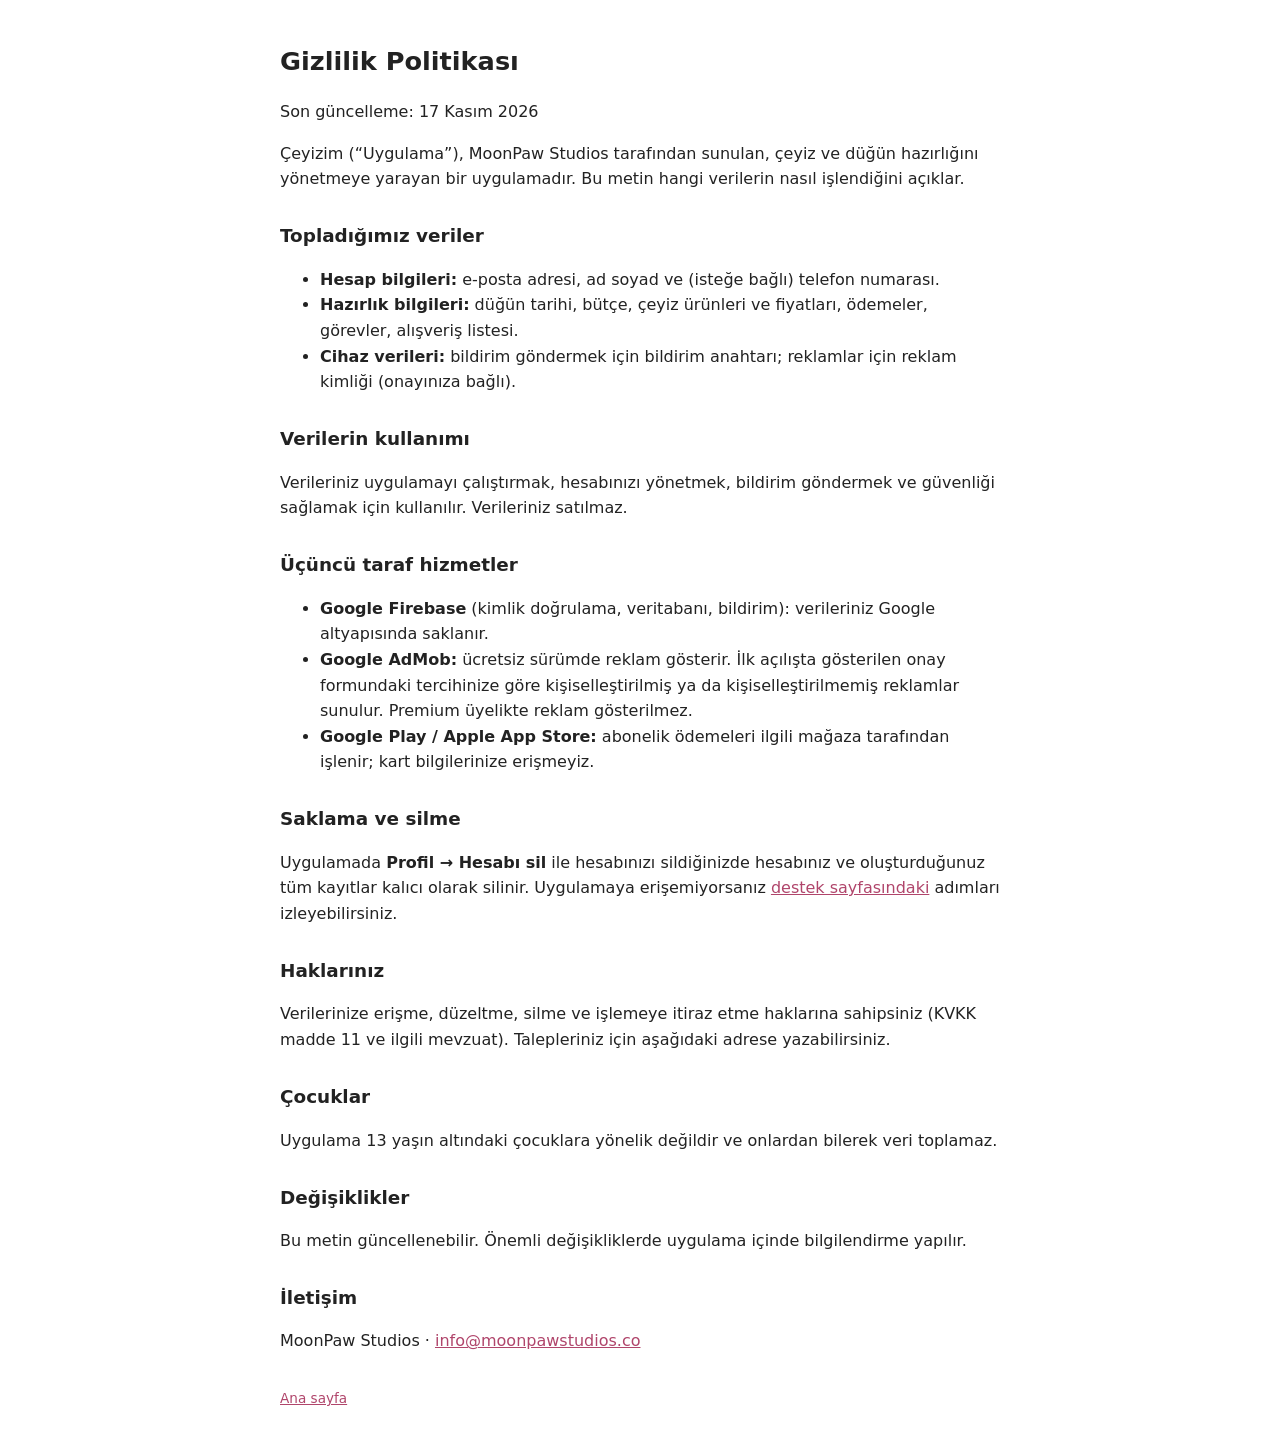
==== gizlilik.html @ 0a81df84 "Add files via upload" ====
<!doctype html>
<html lang="tr"><head><meta charset="utf-8"><meta name="viewport" content="width=device-width,initial-scale=1">
<title>Gizlilik Politikası - Çeyizim</title><link rel="stylesheet" href="style.css"></head>
<body>
<h1>Gizlilik Politikası</h1>
<p>Son güncelleme: 17 Kasım 2026</p>
<p>Çeyizim (“Uygulama”), MoonPaw Studios tarafından sunulan, çeyiz ve düğün hazırlığını yönetmeye yarayan bir uygulamadır. Bu metin hangi verilerin nasıl işlendiğini açıklar.</p>

<h2>Topladığımız veriler</h2>
<ul>
<li><b>Hesap bilgileri:</b> e-posta adresi, ad soyad ve (isteğe bağlı) telefon numarası.</li>
<li><b>Hazırlık bilgileri:</b> düğün tarihi, bütçe, çeyiz ürünleri ve fiyatları, ödemeler, görevler, alışveriş listesi.</li>
<li><b>Cihaz verileri:</b> bildirim göndermek için bildirim anahtarı; reklamlar için reklam kimliği (onayınıza bağlı).</li>
</ul>

<h2>Verilerin kullanımı</h2>
<p>Verileriniz uygulamayı çalıştırmak, hesabınızı yönetmek, bildirim göndermek ve güvenliği sağlamak için kullanılır. Verileriniz satılmaz.</p>

<h2>Üçüncü taraf hizmetler</h2>
<ul>
<li><b>Google Firebase</b> (kimlik doğrulama, veritabanı, bildirim): verileriniz Google altyapısında saklanır.</li>
<li><b>Google AdMob:</b> ücretsiz sürümde reklam gösterir. İlk açılışta gösterilen onay formundaki tercihinize göre kişiselleştirilmiş ya da kişiselleştirilmemiş reklamlar sunulur. Premium üyelikte reklam gösterilmez.</li>
<li><b>Google Play / Apple App Store:</b> abonelik ödemeleri ilgili mağaza tarafından işlenir; kart bilgilerinize erişmeyiz.</li>
</ul>

<h2>Saklama ve silme</h2>
<p>Uygulamada <b>Profil → Hesabı sil</b> ile hesabınızı sildiğinizde hesabınız ve oluşturduğunuz tüm kayıtlar kalıcı olarak silinir. Uygulamaya erişemiyorsanız <a href="destek.html">destek sayfasındaki</a> adımları izleyebilirsiniz.</p>

<h2>Haklarınız</h2>
<p>Verilerinize erişme, düzeltme, silme ve işlemeye itiraz etme haklarına sahipsiniz (KVKK madde 11 ve ilgili mevzuat). Talepleriniz için aşağıdaki adrese yazabilirsiniz.</p>

<h2>Çocuklar</h2>
<p>Uygulama 13 yaşın altındaki çocuklara yönelik değildir ve onlardan bilerek veri toplamaz.</p>

<h2>Değişiklikler</h2>
<p>Bu metin güncellenebilir. Önemli değişikliklerde uygulama içinde bilgilendirme yapılır.</p>

<h2>İletişim</h2>
<p>MoonPaw Studios · <a href="mailto:info@moonpawstudios.co">info@moonpawstudios.co</a></p>
<footer><a href="index.html">Ana sayfa</a></footer>
</body></html>
---- style.css ----
body{font-family:system-ui,-apple-system,Segoe UI,Roboto,sans-serif;max-width:720px;margin:0 auto;padding:24px 16px;line-height:1.6;color:#222;background:#fff}
h1{font-size:1.6rem}h2{font-size:1.15rem;margin-top:1.6em}a{color:#b0456b}
footer{margin-top:2.5em;font-size:.85rem;color:#666}
@media (prefers-color-scheme:dark){body{background:#17141a;color:#eee}a{color:#f08bb0}footer{color:#aaa}}
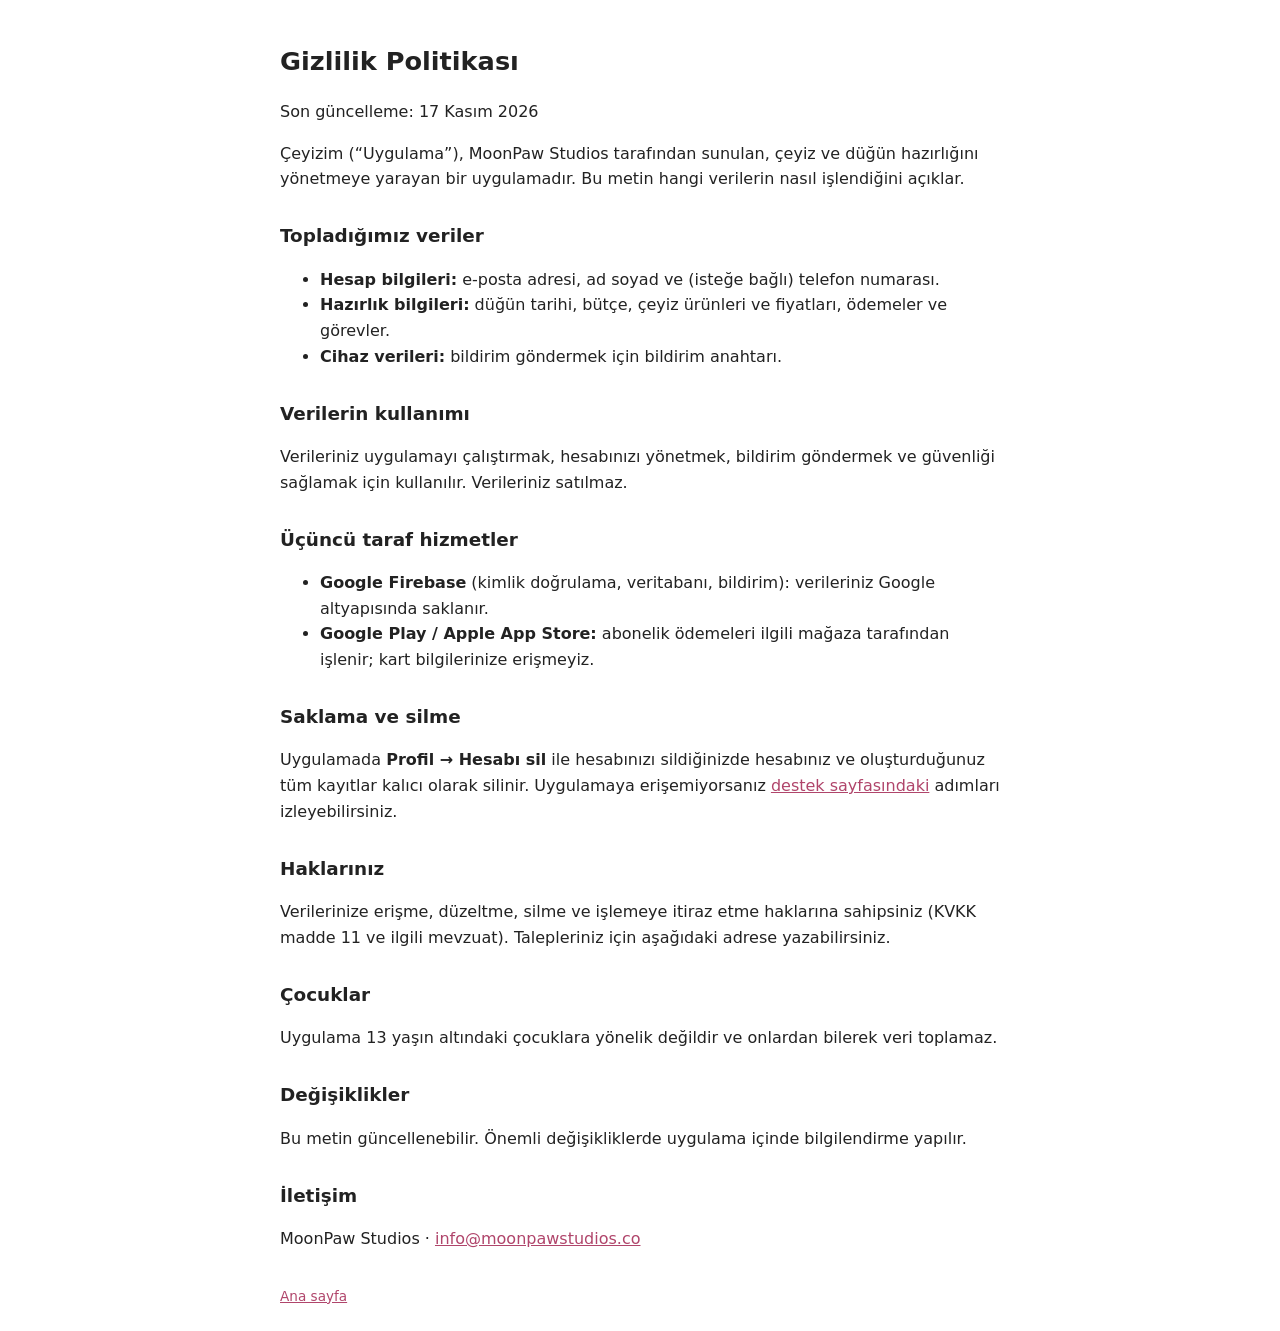
==== commit 8e3f99f1: "Update privacy policy details in gizlilik.html Removed redundant information about device data and p" ====
--- a/gizlilik.html
+++ b/gizlilik.html
@@ -9,8 +9,8 @@
 <h2>Topladığımız veriler</h2>
 <ul>
 <li><b>Hesap bilgileri:</b> e-posta adresi, ad soyad ve (isteğe bağlı) telefon numarası.</li>
-<li><b>Hazırlık bilgileri:</b> düğün tarihi, bütçe, çeyiz ürünleri ve fiyatları, ödemeler, görevler, alışveriş listesi.</li>
-<li><b>Cihaz verileri:</b> bildirim göndermek için bildirim anahtarı; reklamlar için reklam kimliği (onayınıza bağlı).</li>
+<li><b>Hazırlık bilgileri:</b> düğün tarihi, bütçe, çeyiz ürünleri ve fiyatları, ödemeler ve görevler.</li>
+<li><b>Cihaz verileri:</b> bildirim göndermek için bildirim anahtarı.</li>
 </ul>
 
 <h2>Verilerin kullanımı</h2>
@@ -19,7 +19,6 @@
 <h2>Üçüncü taraf hizmetler</h2>
 <ul>
 <li><b>Google Firebase</b> (kimlik doğrulama, veritabanı, bildirim): verileriniz Google altyapısında saklanır.</li>
-<li><b>Google AdMob:</b> ücretsiz sürümde reklam gösterir. İlk açılışta gösterilen onay formundaki tercihinize göre kişiselleştirilmiş ya da kişiselleştirilmemiş reklamlar sunulur. Premium üyelikte reklam gösterilmez.</li>
 <li><b>Google Play / Apple App Store:</b> abonelik ödemeleri ilgili mağaza tarafından işlenir; kart bilgilerinize erişmeyiz.</li>
 </ul>
 
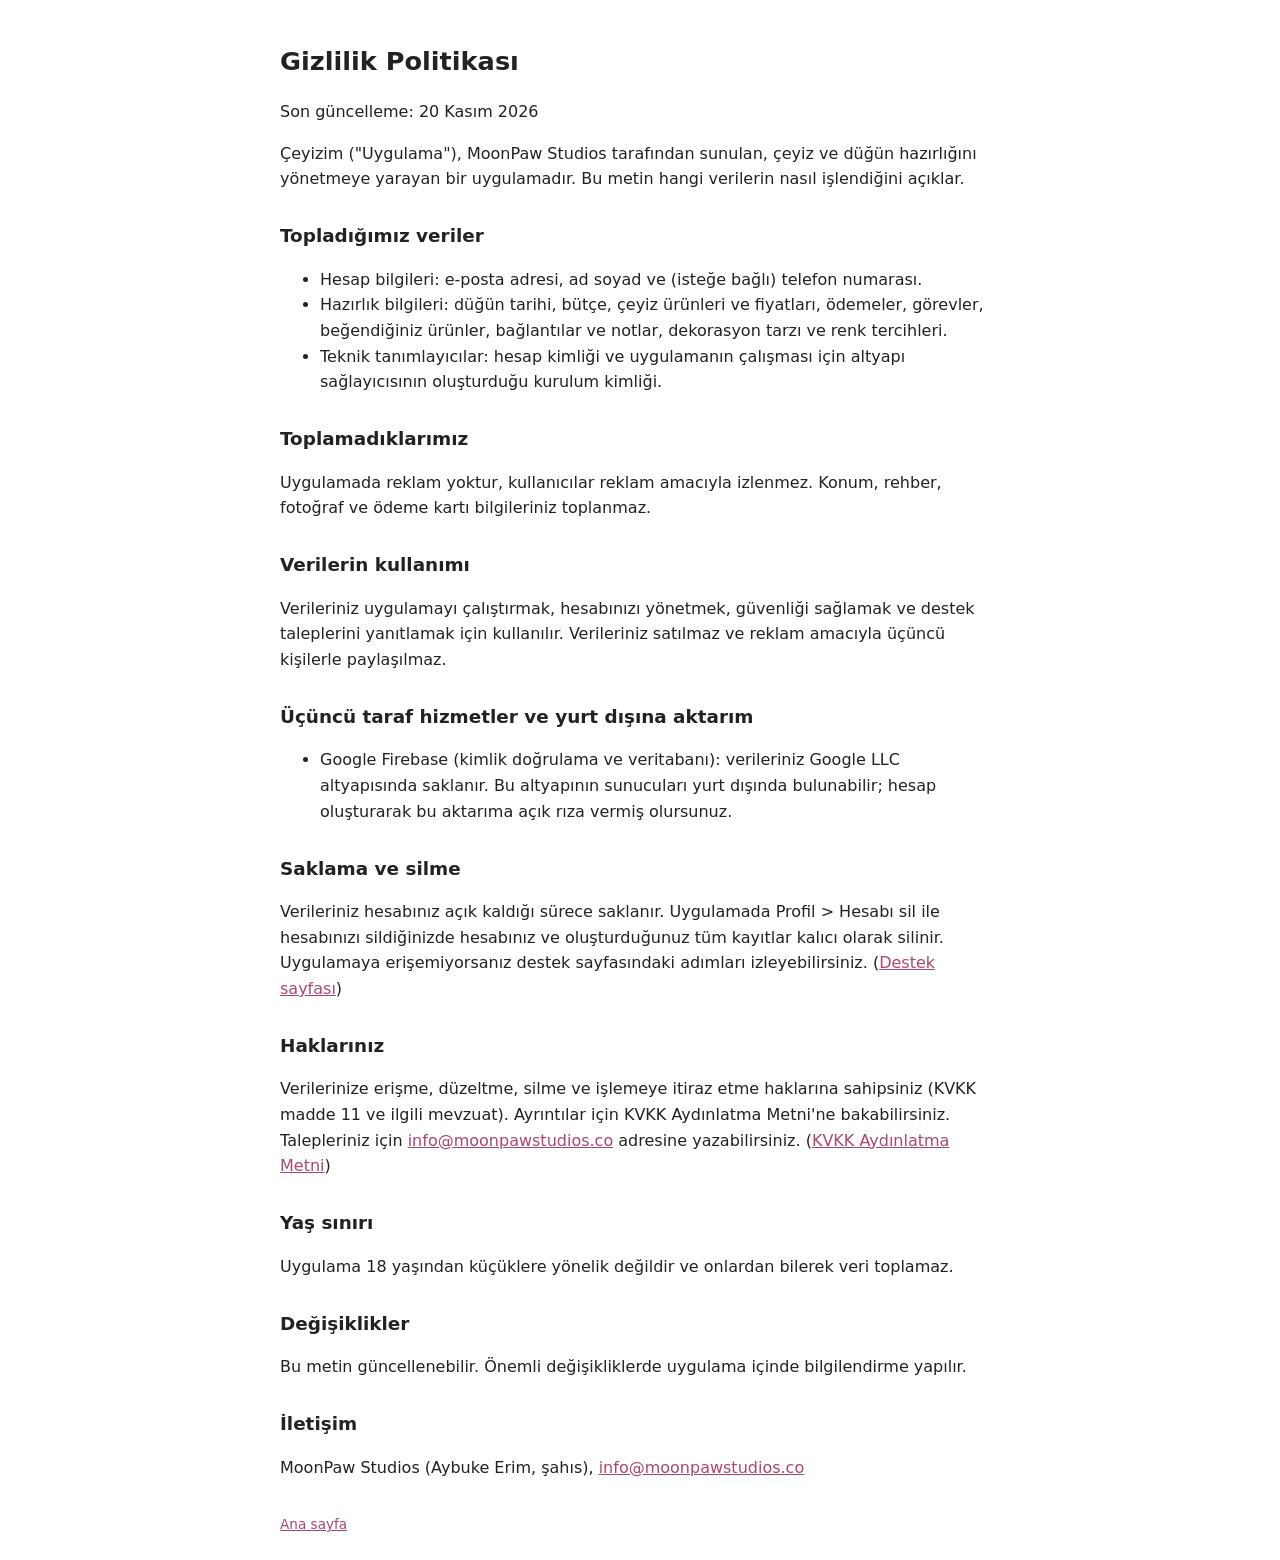
==== commit a766bb7a: "Add files via upload" ====
--- a/gizlilik.html
+++ b/gizlilik.html
@@ -1,40 +1,33 @@
-<!doctype html>
-<html lang="tr"><head><meta charset="utf-8"><meta name="viewport" content="width=device-width,initial-scale=1">
-<title>Gizlilik Politikası - Çeyizim</title><link rel="stylesheet" href="style.css"></head>
-<body>
-<h1>Gizlilik Politikası</h1>
-<p>Son güncelleme: 17 Kasım 2026</p>
-<p>Çeyizim (“Uygulama”), MoonPaw Studios tarafından sunulan, çeyiz ve düğün hazırlığını yönetmeye yarayan bir uygulamadır. Bu metin hangi verilerin nasıl işlendiğini açıklar.</p>
-
-<h2>Topladığımız veriler</h2>
-<ul>
-<li><b>Hesap bilgileri:</b> e-posta adresi, ad soyad ve (isteğe bağlı) telefon numarası.</li>
-<li><b>Hazırlık bilgileri:</b> düğün tarihi, bütçe, çeyiz ürünleri ve fiyatları, ödemeler ve görevler.</li>
-<li><b>Cihaz verileri:</b> bildirim göndermek için bildirim anahtarı.</li>
-</ul>
-
-<h2>Verilerin kullanımı</h2>
-<p>Verileriniz uygulamayı çalıştırmak, hesabınızı yönetmek, bildirim göndermek ve güvenliği sağlamak için kullanılır. Verileriniz satılmaz.</p>
-
-<h2>Üçüncü taraf hizmetler</h2>
-<ul>
-<li><b>Google Firebase</b> (kimlik doğrulama, veritabanı, bildirim): verileriniz Google altyapısında saklanır.</li>
-<li><b>Google Play / Apple App Store:</b> abonelik ödemeleri ilgili mağaza tarafından işlenir; kart bilgilerinize erişmeyiz.</li>
-</ul>
-
-<h2>Saklama ve silme</h2>
-<p>Uygulamada <b>Profil → Hesabı sil</b> ile hesabınızı sildiğinizde hesabınız ve oluşturduğunuz tüm kayıtlar kalıcı olarak silinir. Uygulamaya erişemiyorsanız <a href="destek.html">destek sayfasındaki</a> adımları izleyebilirsiniz.</p>
-
-<h2>Haklarınız</h2>
-<p>Verilerinize erişme, düzeltme, silme ve işlemeye itiraz etme haklarına sahipsiniz (KVKK madde 11 ve ilgili mevzuat). Talepleriniz için aşağıdaki adrese yazabilirsiniz.</p>
-
-<h2>Çocuklar</h2>
-<p>Uygulama 13 yaşın altındaki çocuklara yönelik değildir ve onlardan bilerek veri toplamaz.</p>
-
-<h2>Değişiklikler</h2>
-<p>Bu metin güncellenebilir. Önemli değişikliklerde uygulama içinde bilgilendirme yapılır.</p>
-
-<h2>İletişim</h2>
-<p>MoonPaw Studios · <a href="mailto:info@moonpawstudios.co">info@moonpawstudios.co</a></p>
-<footer><a href="index.html">Ana sayfa</a></footer>
-</body></html>
+<!doctype html>
+<html lang="tr"><head><meta charset="utf-8"><meta name="viewport" content="width=device-width,initial-scale=1">
+<title>Gizlilik Politikası - Çeyizim</title><link rel="stylesheet" href="style.css"></head>
+<body>
+<h1>Gizlilik Politikası</h1>
+<p>Son güncelleme: 20 Kasım 2026</p>
+<p>Çeyizim ("Uygulama"), MoonPaw Studios tarafından sunulan, çeyiz ve düğün hazırlığını yönetmeye yarayan bir uygulamadır. Bu metin hangi verilerin nasıl işlendiğini açıklar.</p>
+<h2>Topladığımız veriler</h2>
+<ul>
+<li>Hesap bilgileri: e-posta adresi, ad soyad ve (isteğe bağlı) telefon numarası.</li>
+<li>Hazırlık bilgileri: düğün tarihi, bütçe, çeyiz ürünleri ve fiyatları, ödemeler, görevler, beğendiğiniz ürünler, bağlantılar ve notlar, dekorasyon tarzı ve renk tercihleri.</li>
+<li>Teknik tanımlayıcılar: hesap kimliği ve uygulamanın çalışması için altyapı sağlayıcısının oluşturduğu kurulum kimliği.</li>
+</ul>
+<h2>Toplamadıklarımız</h2>
+<p>Uygulamada reklam yoktur, kullanıcılar reklam amacıyla izlenmez. Konum, rehber, fotoğraf ve ödeme kartı bilgileriniz toplanmaz.</p>
+<h2>Verilerin kullanımı</h2>
+<p>Verileriniz uygulamayı çalıştırmak, hesabınızı yönetmek, güvenliği sağlamak ve destek taleplerini yanıtlamak için kullanılır. Verileriniz satılmaz ve reklam amacıyla üçüncü kişilerle paylaşılmaz.</p>
+<h2>Üçüncü taraf hizmetler ve yurt dışına aktarım</h2>
+<ul>
+<li>Google Firebase (kimlik doğrulama ve veritabanı): verileriniz Google LLC altyapısında saklanır. Bu altyapının sunucuları yurt dışında bulunabilir; hesap oluşturarak bu aktarıma açık rıza vermiş olursunuz.</li>
+</ul>
+<h2>Saklama ve silme</h2>
+<p>Verileriniz hesabınız açık kaldığı sürece saklanır. Uygulamada Profil &gt; Hesabı sil ile hesabınızı sildiğinizde hesabınız ve oluşturduğunuz tüm kayıtlar kalıcı olarak silinir. Uygulamaya erişemiyorsanız destek sayfasındaki adımları izleyebilirsiniz. (<a href="destek.html">Destek sayfası</a>)</p>
+<h2>Haklarınız</h2>
+<p>Verilerinize erişme, düzeltme, silme ve işlemeye itiraz etme haklarına sahipsiniz (KVKK madde 11 ve ilgili mevzuat). Ayrıntılar için KVKK Aydınlatma Metni'ne bakabilirsiniz. Talepleriniz için <a href="mailto:info@moonpawstudios.co">info@moonpawstudios.co</a> adresine yazabilirsiniz. (<a href="kvkk.html">KVKK Aydınlatma Metni</a>)</p>
+<h2>Yaş sınırı</h2>
+<p>Uygulama 18 yaşından küçüklere yönelik değildir ve onlardan bilerek veri toplamaz.</p>
+<h2>Değişiklikler</h2>
+<p>Bu metin güncellenebilir. Önemli değişikliklerde uygulama içinde bilgilendirme yapılır.</p>
+<h2>İletişim</h2>
+<p>MoonPaw Studios (Aybuke Erim, şahıs), <a href="mailto:info@moonpawstudios.co">info@moonpawstudios.co</a></p>
+<footer><a href="index.html">Ana sayfa</a></footer>
+</body></html>
